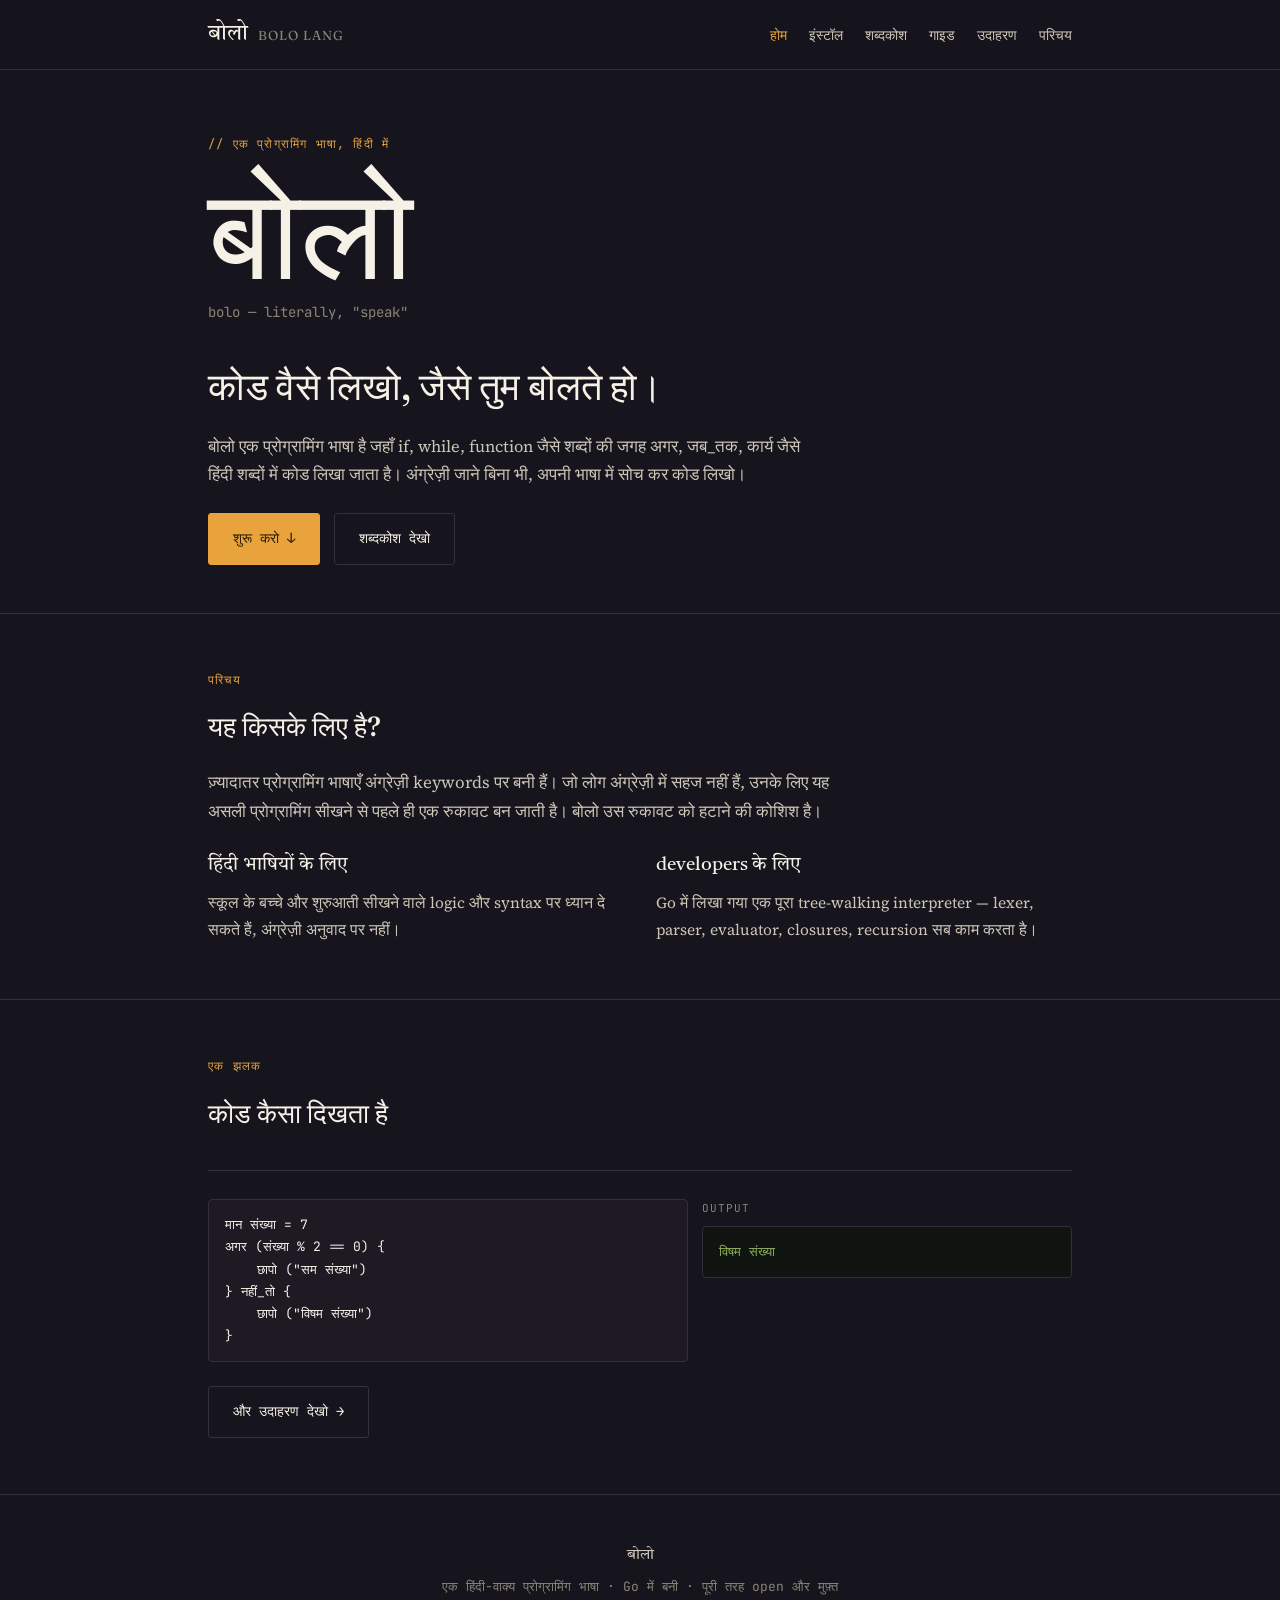
==== index.html @ e67fc122 "Initial commit of Bolo Lang website" ====
<!DOCTYPE html>
<html lang="hi">
<head>
<meta charset="UTF-8">
<meta name="viewport" content="width=device-width, initial-scale=1.0">
<title>बोलो — कोड वैसे लिखो जैसे तुम बोलते हो</title>
<link rel="preconnect" href="https://fonts.googleapis.com">
<link rel="preconnect" href="https://fonts.gstatic.com" crossorigin>
<link href="https://fonts.googleapis.com/css2?family=Tiro+Devanagari+Hindi:ital@0;1&family=Fraunces:opsz,wght@9..144,400;9..144,500;9..144,600&family=JetBrains+Mono:wght@400;500&family=Source+Serif+4:wght@400;500&display=swap" rel="stylesheet">
<link rel="stylesheet" href="style.css">
</head>
<body>

<nav>
  <div class="wrap">
    <a class="brand" href="index.html">
      <span class="brand-word">बोलो</span>
      <span class="brand-en">bolo lang</span>
    </a>
    <ul>
      <li><a class="navlink active" href="index.html">होम</a></li>
      <li><a class="navlink" href="install.html">इंस्टॉल</a></li>
      <li><a class="navlink" href="keywords.html">शब्दकोश</a></li>
      <li><a class="navlink" href="guide.html">गाइड</a></li>
      <li><a class="navlink" href="examples.html">उदाहरण</a></li>
      <li><a class="navlink" href="about.html">परिचय</a></li>
    </ul>
  </div>
</nav>

<header class="page-hero">
  <div class="wrap">
    <div class="section-label">// एक प्रोग्रामिंग भाषा, हिंदी में</div>
    <div class="page-title deva" style="font-size:clamp(64px,12vw,128px);line-height:1;margin-bottom:4px">बोलो</div>
    <div class="mono" style="font-size:14px;color:var(--text-dim);margin-bottom:30px">bolo &mdash; literally, "speak"</div>
    <h1 class="page-title" style="font-size:clamp(26px,4vw,38px)">कोड वैसे लिखो, जैसे तुम बोलते हो।</h1>
    <p class="page-sub">बोलो एक प्रोग्रामिंग भाषा है जहाँ if, while, function जैसे शब्दों की जगह अगर, जब_तक, कार्य जैसे हिंदी शब्दों में कोड लिखा जाता है। अंग्रेज़ी जाने बिना भी, अपनी भाषा में सोच कर कोड लिखो।</p>
    <div class="cta-row">
      <a class="btn btn-primary" href="install.html">शुरू करो ↓</a>
      <a class="btn btn-ghost" href="keywords.html">शब्दकोश देखो</a>
    </div>
  </div>
</header>

<section class="bordered">
  <div class="wrap">
    <div class="section-label">परिचय</div>
    <h2>यह किसके लिए है?</h2>
    <p class="lede">ज़्यादातर प्रोग्रामिंग भाषाएँ अंग्रेज़ी keywords पर बनी हैं। जो लोग अंग्रेज़ी में सहज नहीं हैं, उनके लिए यह असली प्रोग्रामिंग सीखने से पहले ही एक रुकावट बन जाती है। बोलो उस रुकावट को हटाने की कोशिश है।</p>
    <div class="about-grid">
      <div class="about-card">
        <span class="deva-lead">हिंदी भाषियों के लिए</span>
        <p>स्कूल के बच्चे और शुरुआती सीखने वाले logic और syntax पर ध्यान दे सकते हैं, अंग्रेज़ी अनुवाद पर नहीं।</p>
      </div>
      <div class="about-card">
        <span class="deva-lead">developers के लिए</span>
        <p>Go में लिखा गया एक पूरा tree-walking interpreter &mdash; lexer, parser, evaluator, closures, recursion सब काम करता है।</p>
      </div>
    </div>
  </div>
</section>

<section>
  <div class="wrap">
    <div class="section-label">एक झलक</div>
    <h2>कोड कैसा दिखता है</h2>
    <div class="example">
      <div class="example-pair">
        <div class="code-pane">मान संख्या = 7
अगर (संख्या % 2 == 0) {
    छापो ("सम संख्या")
} नहीं_तो {
    छापो ("विषम संख्या")
}</div>
        <div>
          <div class="pane-label">output</div>
          <div class="out-pane">विषम संख्या</div>
        </div>
      </div>
    </div>
    <div class="cta-row">
      <a class="btn btn-ghost" href="examples.html">और उदाहरण देखो →</a>
    </div>
  </div>
</section>

<footer>
  <div class="wrap">
    <span class="deva">बोलो</span>
    <p>एक हिंदी-वाक्य प्रोग्रामिंग भाषा &middot; Go में बनी &middot; पूरी तरह open और मुफ़्त</p>
  </div>
</footer>

</body>
</html>
---- style.css ----
:root{
  --ink:#16141c;
  --ink-2:#1d1a24;
  --paper:#f6f1e7;
  --marigold:#e8a33d;
  --mehendi:#8fae5e;
  --rose:#c9695f;
  --text-soft:#cdc6b8;
  --text-dim:#8a8478;
  --border:#332f3b;
}
*{box-sizing:border-box;margin:0;padding:0}
html{scroll-behavior:smooth}
body{
  background:var(--ink);
  color:var(--text-soft);
  font-family:'Source Serif 4', serif;
  line-height:1.7;
  font-size:17px;
}
.wrap{max-width:920px;margin:0 auto;padding:0 28px}
.deva{font-family:'Tiro Devanagari Hindi', serif}
.mono{font-family:'JetBrains Mono', monospace}
a{color:inherit}

/* nav */
nav{position:sticky;top:0;z-index:10;background:rgba(22,20,28,.92);backdrop-filter:blur(6px);border-bottom:1px solid var(--border)}
nav .wrap{display:flex;align-items:center;justify-content:space-between;padding:16px 28px;flex-wrap:wrap;gap:10px}
.brand{display:flex;align-items:baseline;gap:10px;text-decoration:none}
.brand-word{font-family:'Tiro Devanagari Hindi',serif;font-size:22px;color:var(--paper)}
.brand-en{font-family:'Fraunces',serif;font-size:13px;color:var(--text-dim);letter-spacing:.08em;text-transform:uppercase}
nav ul{display:flex;gap:22px;list-style:none;flex-wrap:wrap}
nav a.navlink{color:var(--text-soft);text-decoration:none;font-size:14px;font-family:'JetBrains Mono',monospace}
nav a.navlink:hover{color:var(--marigold)}
nav a.navlink.active{color:var(--marigold)}

/* page header */
.page-hero{padding:64px 0 48px;border-bottom:1px solid var(--border)}
.section-label{font-family:'JetBrains Mono',monospace;font-size:12px;color:var(--marigold);letter-spacing:.1em;text-transform:uppercase;margin-bottom:14px}
.page-title{font-family:'Fraunces',serif;font-weight:500;font-size:clamp(30px,5vw,44px);color:var(--paper);margin-bottom:14px}
.page-sub{max-width:600px;color:var(--text-soft);font-size:16.5px}

section{padding:56px 0}
section.bordered{border-bottom:1px solid var(--border)}
h2{font-family:'Fraunces',serif;font-weight:500;font-size:27px;color:var(--paper);margin-bottom:18px}
h3{font-family:'Fraunces',serif;font-weight:500;font-size:19px;color:var(--paper);margin-bottom:10px}
.lede{max-width:640px;color:var(--text-soft);margin-bottom:14px}

/* buttons */
.btn{display:inline-block;padding:13px 24px;border-radius:3px;font-family:'JetBrains Mono',monospace;font-size:14px;text-decoration:none;border:1px solid var(--border)}
.btn-primary{background:var(--marigold);color:#2b1c05;border-color:var(--marigold)}
.btn-ghost{color:var(--paper);border-color:var(--border)}
.btn-ghost:hover{border-color:var(--text-dim)}
.cta-row{display:flex;gap:14px;flex-wrap:wrap;margin-top:24px}

/* keyword grid (shared by home + keywords page) */
.kw-grid{display:grid;grid-template-columns:repeat(auto-fill,minmax(220px,1fr));gap:1px;background:var(--border);border:1px solid var(--border);margin-top:20px}
.kw-card{background:var(--ink);padding:18px 18px 16px}
.kw-deva{font-family:'Tiro Devanagari Hindi',serif;font-size:26px;color:var(--paper);display:block}
.kw-en{font-family:'JetBrains Mono',monospace;font-size:12px;color:var(--text-dim);margin-top:4px;text-transform:lowercase}
.kw-meaning{font-size:13.5px;color:var(--mehendi);margin-top:8px}
.kw-group-title{font-family:'JetBrains Mono',monospace;font-size:12px;color:var(--text-dim);text-transform:uppercase;letter-spacing:.08em;margin:36px 0 4px}

/* steps */
.steps{counter-reset:step;margin-top:22px}
.step{display:grid;grid-template-columns:40px 1fr;gap:18px;padding:20px 0;border-top:1px solid var(--border)}
.step:last-child{border-bottom:1px solid var(--border)}
.step-num{counter-increment:step;font-family:'JetBrains Mono',monospace;color:var(--marigold);font-size:14px;padding-top:2px}
.step-num::before{content:"0" counter(step)}
.step-title{color:var(--paper);font-family:'Fraunces',serif;font-size:17px;margin-bottom:6px}
.step-body{font-size:14.5px;color:var(--text-soft)}
pre.code-block{background:var(--ink-2);border:1px solid var(--border);border-radius:4px;padding:14px 16px;margin-top:10px;overflow-x:auto;font-family:'JetBrains Mono',monospace;font-size:13.5px;color:var(--paper);white-space:pre-wrap}

/* examples */
.example{margin-top:34px;padding-top:28px;border-top:1px solid var(--border)}
.example:first-of-type{border-top:none;padding-top:0}
.example-title{font-family:'Fraunces',serif;color:var(--paper);font-size:18px;margin-bottom:4px}
.example-desc{font-size:14px;color:var(--text-dim);margin-bottom:12px}
.example-pair{display:grid;grid-template-columns:1.3fr 1fr;gap:14px}
.code-pane,.out-pane{border:1px solid var(--border);border-radius:4px;padding:14px 16px;font-family:'JetBrains Mono',monospace;font-size:13px}
.code-pane{background:var(--ink-2);color:var(--paper);white-space:pre}
.out-pane{background:#0f1410;color:var(--mehendi);white-space:pre}
.pane-label{font-size:11px;color:var(--text-dim);text-transform:uppercase;letter-spacing:.08em;margin-bottom:8px;font-family:'JetBrains Mono',monospace}

/* guide / lessons */
.lesson{border:1px solid var(--border);border-radius:4px;padding:22px 24px;margin-bottom:18px}
.lesson-level{font-family:'JetBrains Mono',monospace;font-size:11px;color:var(--marigold);text-transform:uppercase;letter-spacing:.08em;margin-bottom:8px}
.lesson h3{margin-bottom:8px}
.lesson p{font-size:14.5px;color:var(--text-soft);margin-bottom:12px}

/* callouts */
.callout{border-left:3px solid var(--rose);background:var(--ink-2);padding:14px 18px;margin:18px 0;font-size:14.5px;border-radius:0 4px 4px 0}
.callout-title{font-family:'JetBrains Mono',monospace;font-size:12px;color:var(--rose);text-transform:uppercase;letter-spacing:.06em;margin-bottom:6px}

/* about */
.about-grid{display:grid;grid-template-columns:1fr 1fr;gap:32px;margin-top:24px}
.about-card .deva-lead{font-family:'Tiro Devanagari Hindi',serif;font-size:19px;color:var(--paper);margin-bottom:8px;display:block}
.about-card p{color:var(--text-soft);font-size:15.5px}

table.ref-table{width:100%;border-collapse:collapse;margin-top:14px;font-size:14.5px}
table.ref-table th{text-align:left;color:var(--text-dim);font-family:'JetBrains Mono',monospace;font-size:11px;text-transform:uppercase;letter-spacing:.06em;padding:8px 10px;border-bottom:1px solid var(--border)}
table.ref-table td{padding:10px;border-bottom:1px solid var(--border);color:var(--text-soft)}
table.ref-table td.deva-cell{font-family:'Tiro Devanagari Hindi',serif;font-size:17px;color:var(--paper)}

footer{padding:48px 0;text-align:center;border-top:1px solid var(--border)}
footer p{font-size:13px;color:var(--text-dim);font-family:'JetBrains Mono',monospace}
footer .deva{color:var(--text-soft);font-size:15px;margin-bottom:8px;display:block}

@media (max-width:680px){
  .about-grid{grid-template-columns:1fr}
  .example-pair{grid-template-columns:1fr}
  nav ul{display:none}
}
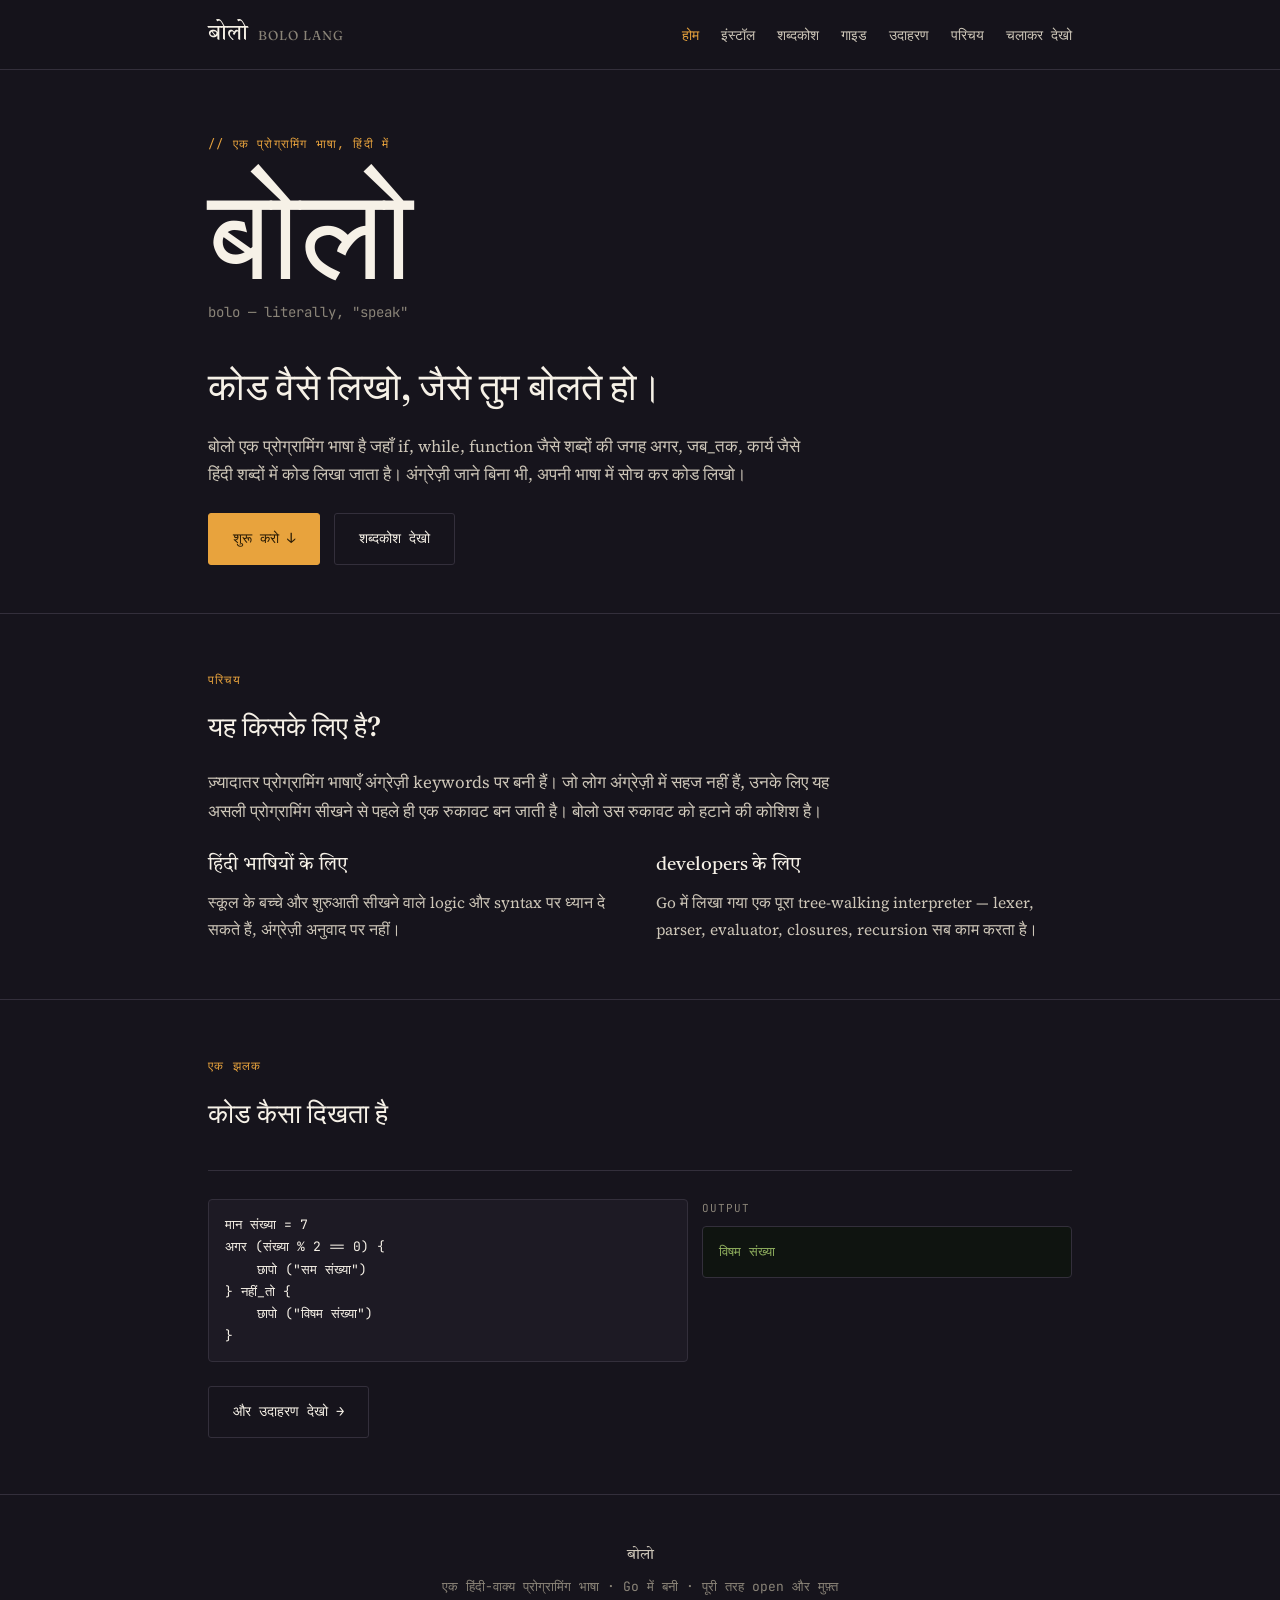
==== commit 0c44be3c: "feat: add try.html playground page and update nav navigation links" ====
--- a/index.html
+++ b/index.html
@@ -17,6 +17,7 @@
       <span class="brand-word">बोलो</span>
       <span class="brand-en">bolo lang</span>
     </a>
+    <button class="nav-toggle" aria-label="Toggle navigation" aria-expanded="false">☰</button>
     <ul>
       <li><a class="navlink active" href="index.html">होम</a></li>
       <li><a class="navlink" href="install.html">इंस्टॉल</a></li>
@@ -24,6 +25,7 @@
       <li><a class="navlink" href="guide.html">गाइड</a></li>
       <li><a class="navlink" href="examples.html">उदाहरण</a></li>
       <li><a class="navlink" href="about.html">परिचय</a></li>
+      <li><a class="navlink" href="try.html">चलाकर देखो</a></li>
     </ul>
   </div>
 </nav>
@@ -91,5 +93,6 @@
   </div>
 </footer>
 
+<script src="nav.js"></script>
 </body>
 </html>
--- a/style.css
+++ b/style.css
@@ -33,6 +33,20 @@
 nav a.navlink{color:var(--text-soft);text-decoration:none;font-size:14px;font-family:'JetBrains Mono',monospace}
 nav a.navlink:hover{color:var(--marigold)}
 nav a.navlink.active{color:var(--marigold)}
+
+.nav-toggle{
+  display:none;
+  background:none;
+  border:none;
+  color:var(--text-soft);
+  font-size:24px;
+  cursor:pointer;
+  padding:4px 8px;
+  line-height:1;
+  user-select:none;
+  transition:color .2s ease;
+}
+.nav-toggle:hover,.nav-toggle:focus{color:var(--marigold);outline:none}
 
 /* page header */
 .page-hero{padding:64px 0 48px;border-bottom:1px solid var(--border)}
@@ -109,5 +123,36 @@
 @media (max-width:680px){
   .about-grid{grid-template-columns:1fr}
   .example-pair{grid-template-columns:1fr}
-  nav ul{display:none}
+  .nav-toggle{display:block}
+  nav ul{
+    display:none;
+    width:100%;
+    flex-direction:column;
+    gap:16px;
+    padding:16px 0 8px;
+    border-top:1px solid var(--border);
+    margin-top:10px;
+  }
+  nav ul.show{
+    display:flex;
+  }
 }
+
+.editor-textarea {
+  width: 100%;
+  height: 250px;
+  background: var(--ink-2);
+  color: var(--paper);
+  border: 1px solid var(--border);
+  border-radius: 4px;
+  padding: 14px 16px;
+  font-family: 'JetBrains Mono', monospace;
+  font-size: 14.5px;
+  resize: vertical;
+  line-height: 1.5;
+  outline: none;
+  margin-top: 8px;
+}
+.editor-textarea:focus {
+  border-color: var(--marigold);
+}
